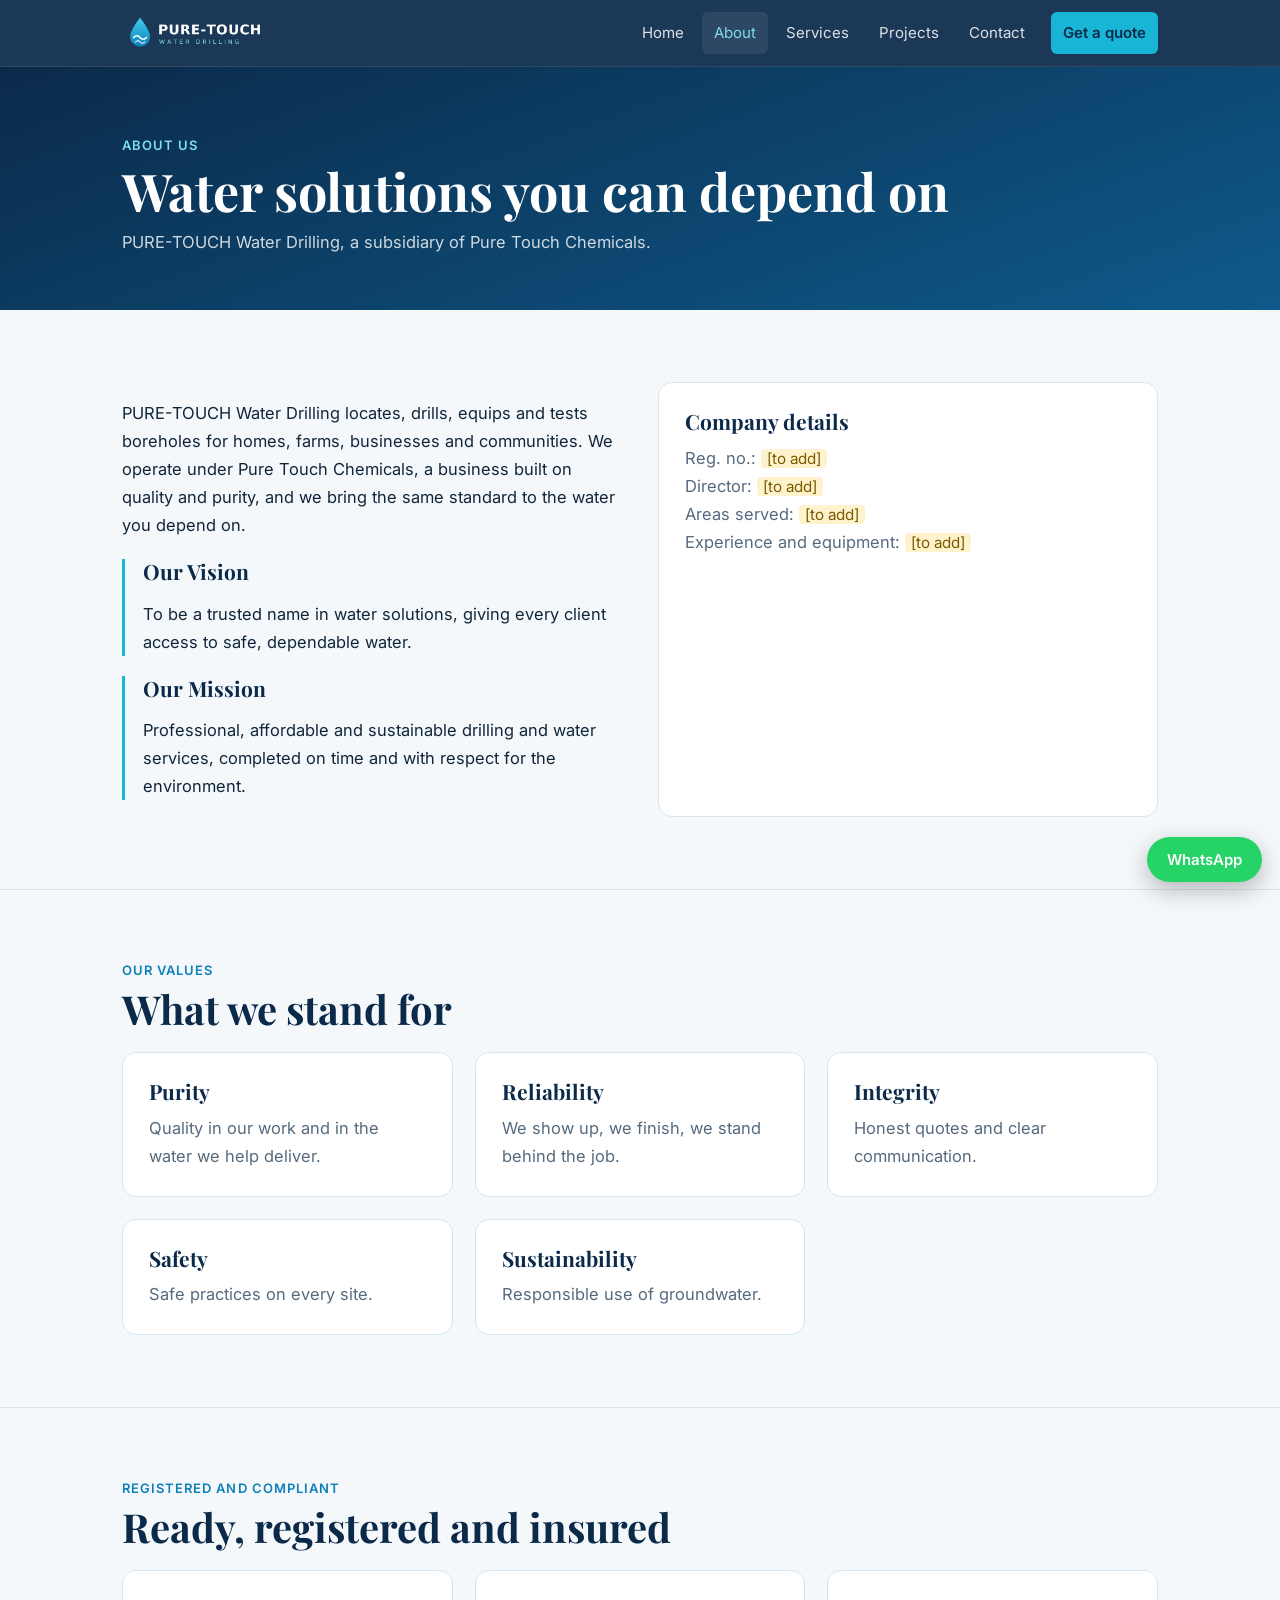
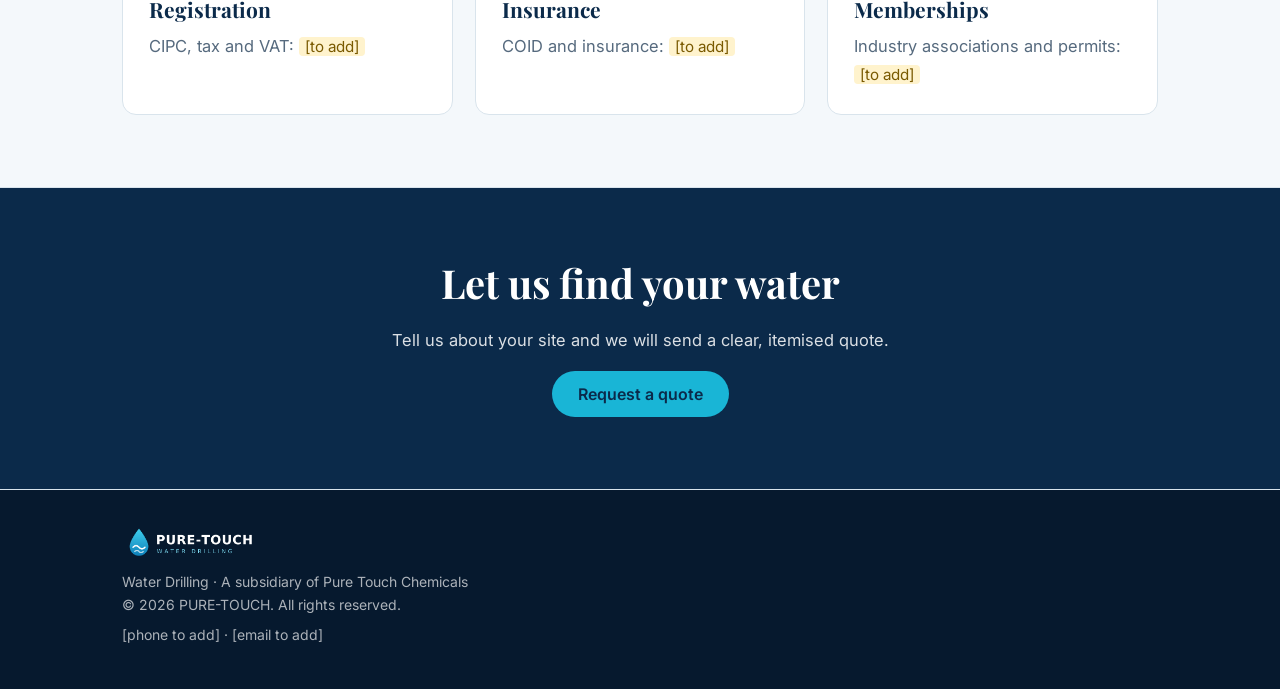
==== about.html @ b9d2a184 "Add files via upload" ====
<!doctype html>
<html lang="en-ZA"><head><meta charset="utf-8"><meta name="viewport" content="width=device-width,initial-scale=1,viewport-fit=cover">
<title>About | PURE-TOUCH Water Drilling</title><meta name="description" content="About PURE-TOUCH Water Drilling, a subsidiary of Pure Touch Chemicals."><meta name="theme-color" content="#0b2a4a">
<link rel="icon" href="favicon.png" type="image/png"><link rel="apple-touch-icon" href="favicon.png">
<link rel="preconnect" href="https://fonts.googleapis.com"><link rel="preconnect" href="https://fonts.gstatic.com" crossorigin>
<link href="https://fonts.googleapis.com/css2?family=Inter:wght@400;500;600;700&family=Playfair+Display:wght@600;700&display=swap" rel="stylesheet">
<link rel="stylesheet" href="style.css"><script>document.documentElement.classList.add("js")</script></head>
<body><header><nav><a class="logo" href="index.html"><img src="images/logo-on-dark.png" alt="PURE-TOUCH Water Drilling" width="150" height="36"></a>
<div class="links" id="links"><a href="index.html">Home</a><a href="about.html" class=on>About</a><a href="services.html">Services</a><a href="projects.html">Projects</a><a href="contact.html">Contact</a><a class="cta" href="contact.html">Get a quote</a></div>
<button id="bg" aria-label="Menu" aria-expanded="false"><span></span><span></span></button></nav></header>
<div class="ph"><div class="w"><div class="k">About us</div><h1>Water solutions you can depend on</h1><p>PURE-TOUCH Water Drilling, a subsidiary of Pure Touch Chemicals.</p></div></div><section class=""><div class="w"><div class="two rv"><div><p>PURE-TOUCH Water Drilling locates, drills, equips and tests boreholes for homes, farms, businesses and communities. We operate under Pure Touch Chemicals, a business built on quality and purity, and we bring the same standard to the water you depend on.</p><div class="mv"><h3>Our Vision</h3><p>To be a trusted name in water solutions, giving every client access to safe, dependable water.</p></div><div class="mv"><h3>Our Mission</h3><p>Professional, affordable and sustainable drilling and water services, completed on time and with respect for the environment.</p></div></div><div class="card"><h3>Company details</h3><p>Reg. no.: <span class=tba>[to add]</span><br>Director: <span class=tba>[to add]</span><br>Areas served: <span class=tba>[to add]</span><br>Experience and equipment: <span class=tba>[to add]</span></p></div></div></div></section><section class=""><div class="w"><div class="k">Our values</div><h2>What we stand for</h2><div class="grid"><div class="card rv"><h3>Purity</h3><p>Quality in our work and in the water we help deliver.</p></div><div class="card rv"><h3>Reliability</h3><p>We show up, we finish, we stand behind the job.</p></div><div class="card rv"><h3>Integrity</h3><p>Honest quotes and clear communication.</p></div><div class="card rv"><h3>Safety</h3><p>Safe practices on every site.</p></div><div class="card rv"><h3>Sustainability</h3><p>Responsible use of groundwater.</p></div></div></div></section><section class=""><div class="w"><div class="k">Registered and compliant</div><h2>Ready, registered and insured</h2><div class="grid"><div class="card rv"><h3>Registration</h3><p>CIPC, tax and VAT: <span class=tba>[to add]</span></p></div><div class="card rv"><h3>Insurance</h3><p>COID and insurance: <span class=tba>[to add]</span></p></div><div class="card rv"><h3>Memberships</h3><p>Industry associations and permits: <span class=tba>[to add]</span></p></div></div></div></section><section class="band rv"><div class="w"><h2>Let us find your water</h2><p>Tell us about your site and we will send a clear, itemised quote.</p><a class="btn" href="contact.html">Request a quote</a></div></section>
<footer><div class="w"><img src="images/logo-on-dark.png" alt="PURE-TOUCH Water Drilling" width="150" height="36"><p>Water Drilling · A subsidiary of Pure Touch Chemicals<br>© 2026 PURE-TOUCH. All rights reserved.</p><p>[phone to add] · [email to add]</p></div></footer>
<a class="wa" href="https://wa.me/27000000000" aria-label="WhatsApp us" target="_blank" rel="noopener">WhatsApp</a>
<script src="main.js"></script></body></html>
---- style.css ----
:root{--navy:#0b2a4a;--blue:#0e7fb8;--aqua:#19b5d6;--red:#c8102e;--ink:#12263a;--mute:#566a7e;--bg:#f4f8fb;--card:#fff;--line:#d9e4ec}
*{box-sizing:border-box}html{scroll-behavior:smooth;scroll-padding-top:80px}
body{margin:0;font:16.5px/1.7 Inter,system-ui,-apple-system,"Segoe UI",Roboto,sans-serif;color:var(--ink);background:var(--bg);padding-top:env(safe-area-inset-top,0)}
h1,h2,h3{font-family:"Playfair Display",Georgia,serif;line-height:1.15;margin:0 0 .5em;color:var(--navy)}h3{font-size:21px}a{color:inherit}.w{max-width:1080px;margin:0 auto;padding:0 22px}
header{background:#0b2a4aee;backdrop-filter:blur(12px);-webkit-backdrop-filter:blur(12px);position:sticky;top:0;z-index:10;border-bottom:1px solid #ffffff18}
nav{display:flex;align-items:center;gap:14px;padding:12px 22px;max-width:1080px;margin:0 auto}nav img{height:36px;width:auto;display:block}.logo{margin-right:auto}
.links{display:flex;align-items:center;gap:6px}.links a{text-decoration:none;color:#fff;padding:8px 12px;border-radius:6px;font-size:15px;opacity:.85;transition:.2s}
.links a:hover,.links a.on{opacity:1;background:#ffffff14}.links a.on{color:#7fdcf2}.links .cta{background:var(--aqua);color:var(--navy);font-weight:600;margin-left:8px;opacity:1}.links .cta:hover{background:#4ccbe6}
#bg{display:none;background:none;border:1px solid #ffffff44;border-radius:50%;width:38px;height:38px;cursor:pointer;flex-direction:column;justify-content:center;align-items:center;gap:5px}#bg span{width:16px;height:2px;background:#fff;transition:.25s}
#bg[aria-expanded=true] span:first-child{transform:translateY(3.5px) rotate(45deg)}#bg[aria-expanded=true] span:last-child{transform:translateY(-3.5px) rotate(-45deg)}
@media(max-width:860px){#bg{display:flex}.links{position:absolute;top:100%;left:0;right:0;flex-direction:column;align-items:stretch;background:#0b2a4af7;padding:12px 22px 20px;display:none}.links.open{display:flex}.links a{padding:12px}.links .cta{margin:8px 0 0;text-align:center}}
.hero{position:relative;background:radial-gradient(800px 400px at 85% 0,#19b5d633,transparent),linear-gradient(160deg,#0b2a4a,#0e5a8a);color:#fff;padding:100px 0 110px}
.hero h1{color:#fff;font-size:clamp(38px,7vw,70px);max-width:12em;margin:.25em 0;letter-spacing:-.02em}.hero h1 em{color:#7fdcf2}.hero p{max-width:34em;font-size:19px;opacity:.92}
.eyebrow{color:#7fdcf2;font-weight:600;letter-spacing:.1em;text-transform:uppercase;font-size:13px}.wave{position:absolute;bottom:-1px;left:0;width:100%;height:50px;display:block}
.btns{display:flex;gap:12px;flex-wrap:wrap;margin-top:28px}.btn{display:inline-block;padding:13px 26px;border-radius:99px;text-decoration:none;font:600 16px Inter,system-ui;background:var(--aqua);color:var(--navy);border:0;cursor:pointer;transition:.2s}
.btn:hover{transform:translateY(-2px);box-shadow:0 8px 22px #19b5d655}.btn.o{background:none;color:#fff;border:1px solid #ffffff77}
.stats{display:grid;grid-template-columns:repeat(auto-fit,minmax(150px,1fr));gap:20px;margin-top:50px;border-top:1px solid #ffffff30;padding-top:24px}.stats b{display:block;font:700 30px Inter;color:#7fdcf2}.stats span{font-size:15px;opacity:.85}
.ph{background:linear-gradient(160deg,#0b2a4a,#0e5a8a);padding:70px 0 54px}.ph h1{color:#fff;font-size:clamp(32px,5vw,52px);max-width:18em;margin:.15em 0}.ph p{color:#ffffffcc;margin:0}
section{padding:72px 0;border-bottom:1px solid var(--line)}.k{font:600 13px Inter;letter-spacing:.08em;text-transform:uppercase;color:var(--blue);margin-bottom:8px}.ph .k{color:#7fdcf2}
h2{font-size:clamp(28px,4vw,40px);max-width:20em}.two{display:grid;grid-template-columns:repeat(auto-fit,minmax(280px,1fr));gap:36px}.mv{border-left:3px solid var(--aqua);padding-left:18px;margin-top:20px}
.grid{display:grid;grid-template-columns:repeat(auto-fit,minmax(250px,1fr));gap:22px}.card{background:var(--card);border:1px solid var(--line);border-radius:14px;padding:26px;transition:transform .25s,box-shadow .25s,border-color .25s}
.card:hover{transform:translateY(-5px);box-shadow:0 14px 34px #0b2a4a22;border-color:var(--aqua)}.card p{color:var(--mute);margin:0}.lnk{text-decoration:none;display:block}.n{font:700 14px Inter;color:var(--aqua);display:block;margin-bottom:6px}
.more{margin-top:26px;font-weight:600}.more a{color:var(--blue)}.mt{margin-top:40px}.pic{height:150px;border-radius:10px;margin-bottom:16px;display:grid;place-items:center;background:linear-gradient(135deg,#dff3fa,#bfe3f1);color:var(--blue);font-weight:500}
.tba{background:#fff3cd;color:#7a5a00;border-radius:4px;padding:0 6px;font-size:.92em}.chips{display:flex;gap:10px;flex-wrap:wrap}.chips span{border:1px solid var(--line);background:#fff;padding:6px 16px;border-radius:99px;font-size:15px}
ol.steps{list-style:none;padding:0;margin:0;display:grid;grid-template-columns:repeat(auto-fit,minmax(190px,1fr));gap:24px}ol.steps li{border-top:2px solid var(--aqua);padding-top:16px}ol.steps b{font:700 15px Inter;color:var(--blue)}ol.steps p{color:var(--mute);margin:0}
.band{background:var(--navy);color:#fff;text-align:center}.band h2{color:#fff;margin-left:auto;margin-right:auto}.band p{opacity:.85}
.cl{list-style:none;padding:0;margin:0}.cl li{padding:12px 0;border-bottom:1px solid var(--line)}.cl span{display:inline-block;width:90px;color:var(--mute)}.cl a{color:var(--blue);font-weight:600}
form{display:grid;gap:12px;max-width:520px}input,select,textarea{padding:13px;border:1px solid var(--line);background:#fff;color:var(--ink);border-radius:8px;font:16px Inter,system-ui}input:focus,select:focus,textarea:focus{outline:2px solid var(--aqua);border-color:transparent}
footer{background:#06192e;color:#ffffffaa;padding:36px 0;font-size:14px}footer img{height:34px;width:auto;display:block;margin-bottom:10px}footer p{margin:6px 0}
.wa{position:fixed;right:18px;bottom:calc(18px + env(safe-area-inset-bottom,0px));background:#25d366;color:#fff;text-decoration:none;font:600 15px Inter;padding:13px 20px;border-radius:99px;box-shadow:0 8px 24px #0004;z-index:9;transition:.2s}.wa:hover{transform:translateY(-3px)}
:focus-visible{outline:3px solid var(--aqua);outline-offset:2px}
.js .rv{opacity:0;transform:translateY(26px);transition:opacity .7s,transform .7s}.js .rv.in{opacity:1;transform:none}
@media(prefers-reduced-motion:reduce){html{scroll-behavior:auto}.js .rv{opacity:1;transform:none;transition:none}}
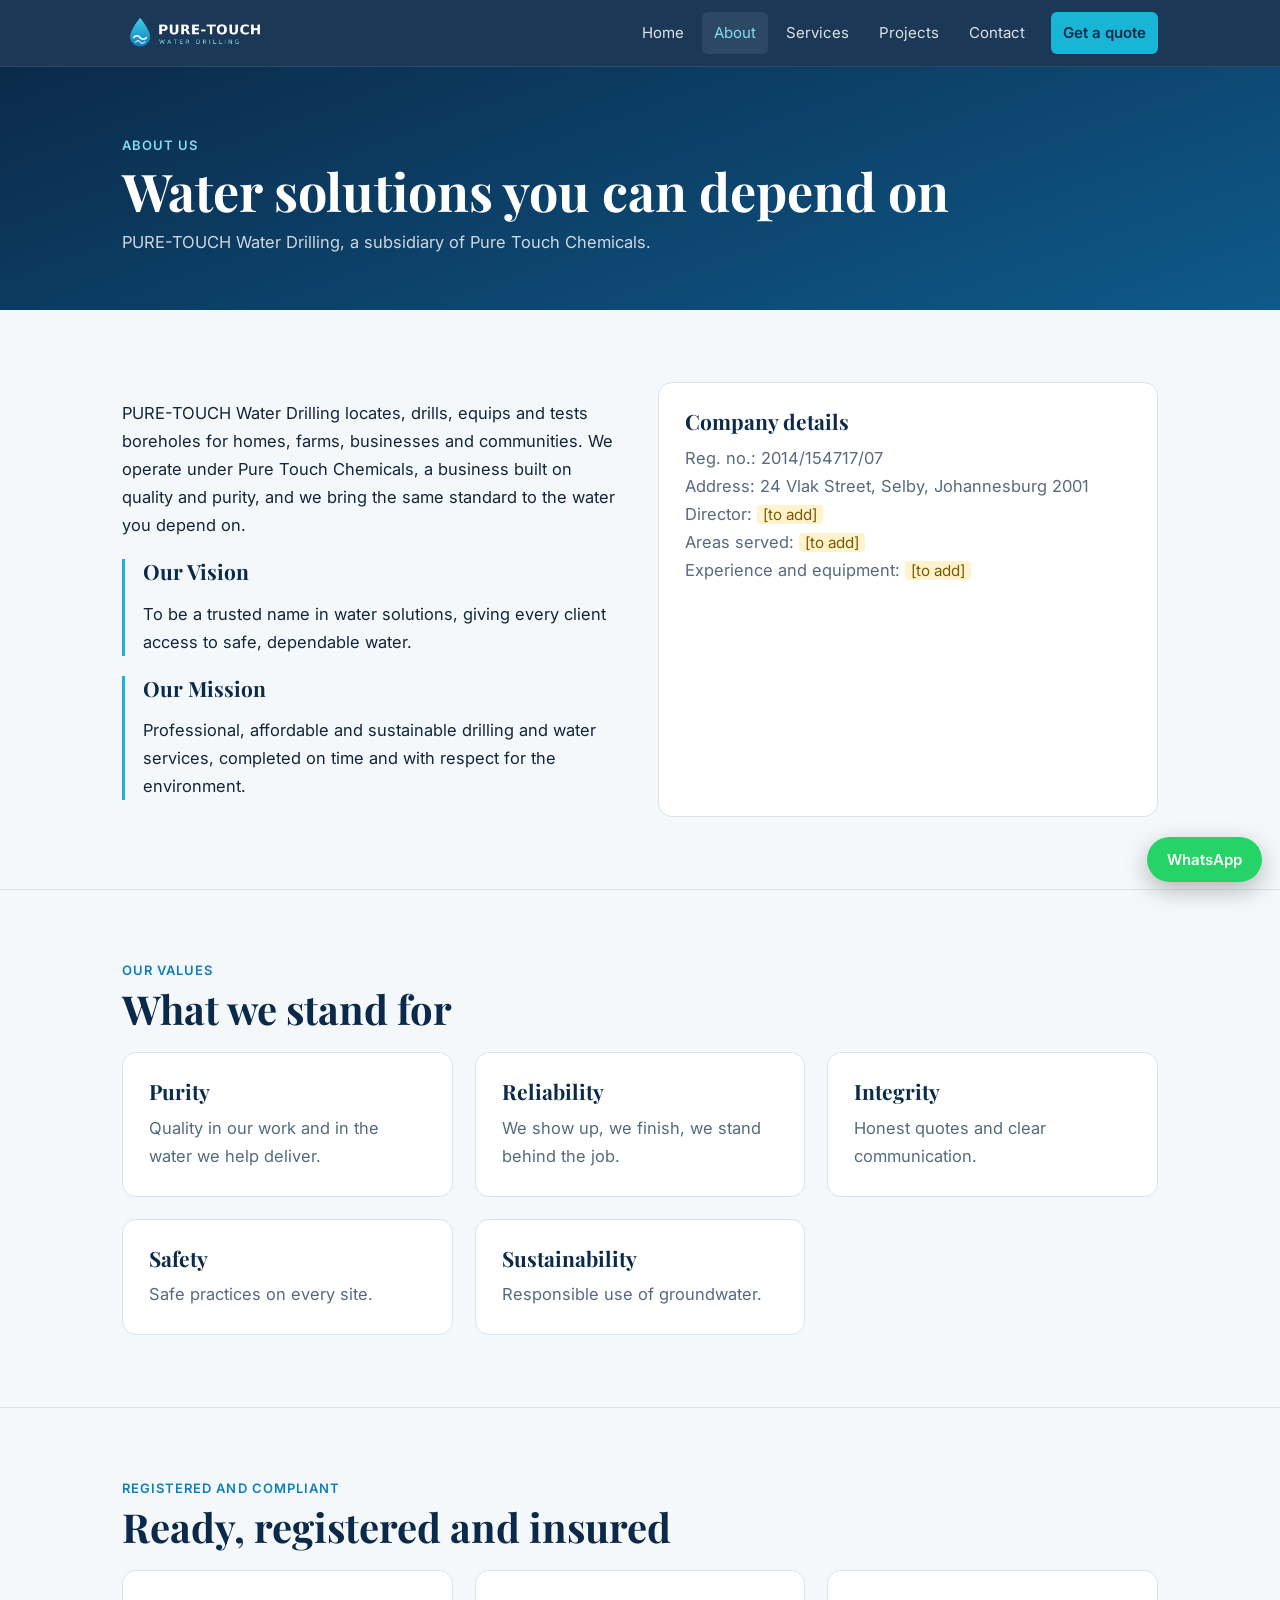
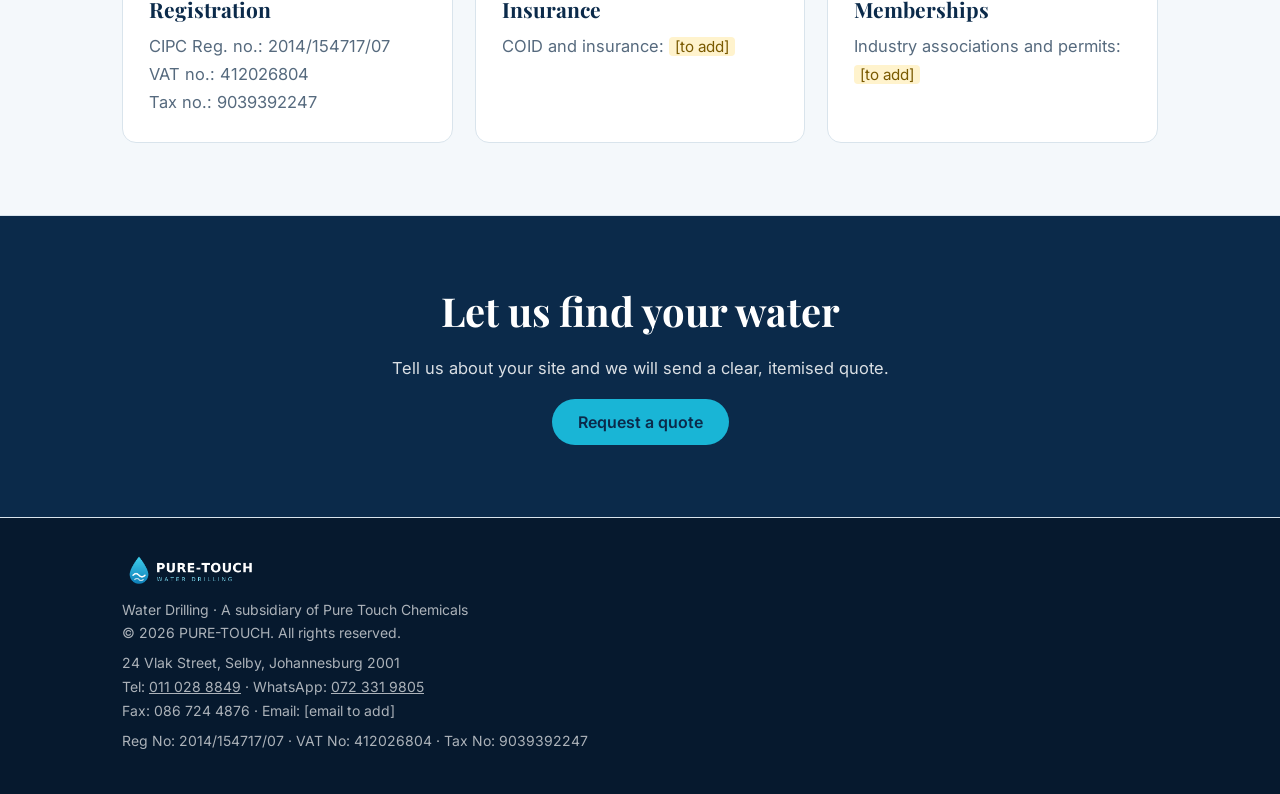
==== commit 7ab22b68: "Update company details and contact information" ====
--- a/about.html
+++ b/about.html
@@ -8,7 +8,11 @@
 <body><header><nav><a class="logo" href="index.html"><img src="images/logo-on-dark.png" alt="PURE-TOUCH Water Drilling" width="150" height="36"></a>
 <div class="links" id="links"><a href="index.html">Home</a><a href="about.html" class=on>About</a><a href="services.html">Services</a><a href="projects.html">Projects</a><a href="contact.html">Contact</a><a class="cta" href="contact.html">Get a quote</a></div>
 <button id="bg" aria-label="Menu" aria-expanded="false"><span></span><span></span></button></nav></header>
-<div class="ph"><div class="w"><div class="k">About us</div><h1>Water solutions you can depend on</h1><p>PURE-TOUCH Water Drilling, a subsidiary of Pure Touch Chemicals.</p></div></div><section class=""><div class="w"><div class="two rv"><div><p>PURE-TOUCH Water Drilling locates, drills, equips and tests boreholes for homes, farms, businesses and communities. We operate under Pure Touch Chemicals, a business built on quality and purity, and we bring the same standard to the water you depend on.</p><div class="mv"><h3>Our Vision</h3><p>To be a trusted name in water solutions, giving every client access to safe, dependable water.</p></div><div class="mv"><h3>Our Mission</h3><p>Professional, affordable and sustainable drilling and water services, completed on time and with respect for the environment.</p></div></div><div class="card"><h3>Company details</h3><p>Reg. no.: <span class=tba>[to add]</span><br>Director: <span class=tba>[to add]</span><br>Areas served: <span class=tba>[to add]</span><br>Experience and equipment: <span class=tba>[to add]</span></p></div></div></div></section><section class=""><div class="w"><div class="k">Our values</div><h2>What we stand for</h2><div class="grid"><div class="card rv"><h3>Purity</h3><p>Quality in our work and in the water we help deliver.</p></div><div class="card rv"><h3>Reliability</h3><p>We show up, we finish, we stand behind the job.</p></div><div class="card rv"><h3>Integrity</h3><p>Honest quotes and clear communication.</p></div><div class="card rv"><h3>Safety</h3><p>Safe practices on every site.</p></div><div class="card rv"><h3>Sustainability</h3><p>Responsible use of groundwater.</p></div></div></div></section><section class=""><div class="w"><div class="k">Registered and compliant</div><h2>Ready, registered and insured</h2><div class="grid"><div class="card rv"><h3>Registration</h3><p>CIPC, tax and VAT: <span class=tba>[to add]</span></p></div><div class="card rv"><h3>Insurance</h3><p>COID and insurance: <span class=tba>[to add]</span></p></div><div class="card rv"><h3>Memberships</h3><p>Industry associations and permits: <span class=tba>[to add]</span></p></div></div></div></section><section class="band rv"><div class="w"><h2>Let us find your water</h2><p>Tell us about your site and we will send a clear, itemised quote.</p><a class="btn" href="contact.html">Request a quote</a></div></section>
-<footer><div class="w"><img src="images/logo-on-dark.png" alt="PURE-TOUCH Water Drilling" width="150" height="36"><p>Water Drilling · A subsidiary of Pure Touch Chemicals<br>© 2026 PURE-TOUCH. All rights reserved.</p><p>[phone to add] · [email to add]</p></div></footer>
-<a class="wa" href="https://wa.me/27000000000" aria-label="WhatsApp us" target="_blank" rel="noopener">WhatsApp</a>
-<script src="main.js"></script></body></html>+<div class="ph"><div class="w"><div class="k">About us</div><h1>Water solutions you can depend on</h1><p>PURE-TOUCH Water Drilling, a subsidiary of Pure Touch Chemicals.</p></div></div><section class=""><div class="w"><div class="two rv"><div><p>PURE-TOUCH Water Drilling locates, drills, equips and tests boreholes for homes, farms, businesses and communities. We operate under Pure Touch Chemicals, a business built on quality and purity, and we bring the same standard to the water you depend on.</p><div class="mv"><h3>Our Vision</h3><p>To be a trusted name in water solutions, giving every client access to safe, dependable water.</p></div><div class="mv"><h3>Our Mission</h3><p>Professional, affordable and sustainable drilling and water services, completed on time and with respect for the environment.</p></div></div><div class="card"><h3>Company details</h3><p>Reg. no.: 2014/154717/07<br>Address: 24 Vlak Street, Selby, Johannesburg 2001<br>Director: <span class=tba>[to add]</span><br>Areas served: <span class=tba>[to add]</span><br>Experience and equipment: <span class=tba>[to add]</span></p></div></div></div></section><section class=""><div class="w"><div class="k">Our values</div><h2>What we stand for</h2><div class="grid"><div class="card rv"><h3>Purity</h3><p>Quality in our work and in the water we help deliver.</p></div><div class="card rv"><h3>Reliability</h3><p>We show up, we finish, we stand behind the job.</p></div><div class="card rv"><h3>Integrity</h3><p>Honest quotes and clear communication.</p></div><div class="card rv"><h3>Safety</h3><p>Safe practices on every site.</p></div><div class="card rv"><h3>Sustainability</h3><p>Responsible use of groundwater.</p></div></div></div></section><section class=""><div class="w"><div class="k">Registered and compliant</div><h2>Ready, registered and insured</h2><div class="grid"><div class="card rv"><h3>Registration</h3><p>CIPC Reg. no.: 2014/154717/07<br>VAT no.: 412026804<br>Tax no.: 9039392247</p></div><div class="card rv"><h3>Insurance</h3><p>COID and insurance: <span class=tba>[to add]</span></p></div><div class="card rv"><h3>Memberships</h3><p>Industry associations and permits: <span class=tba>[to add]</span></p></div></div></div></section><section class="band rv"><div class="w"><h2>Let us find your water</h2><p>Tell us about your site and we will send a clear, itemised quote.</p><a class="btn" href="contact.html">Request a quote</a></div></section>
+<footer><div class="w"><img src="images/logo-on-dark.png" alt="PURE-TOUCH Water Drilling" width="150" height="36"><p>Water Drilling · A subsidiary of Pure Touch Chemicals<br>© 2026 PURE-TOUCH. All rights reserved.</p>
+<p>24 Vlak Street, Selby, Johannesburg 2001<br>
+Tel: <a href="tel:+27110288849">011 028 8849</a> · WhatsApp: <a href="https://wa.me/27723319805" target="_blank" rel="noopener">072 331 9805</a><br>
+Fax: 086 724 4876 · Email: [email to add]</p>
+<p>Reg No: 2014/154717/07 · VAT No: 412026804 · Tax No: 9039392247</p></div></footer>
+<a class="wa" href="https://wa.me/27723319805" aria-label="WhatsApp us" target="_blank" rel="noopener">WhatsApp</a>
+<script src="main.js"></script></body></html>
